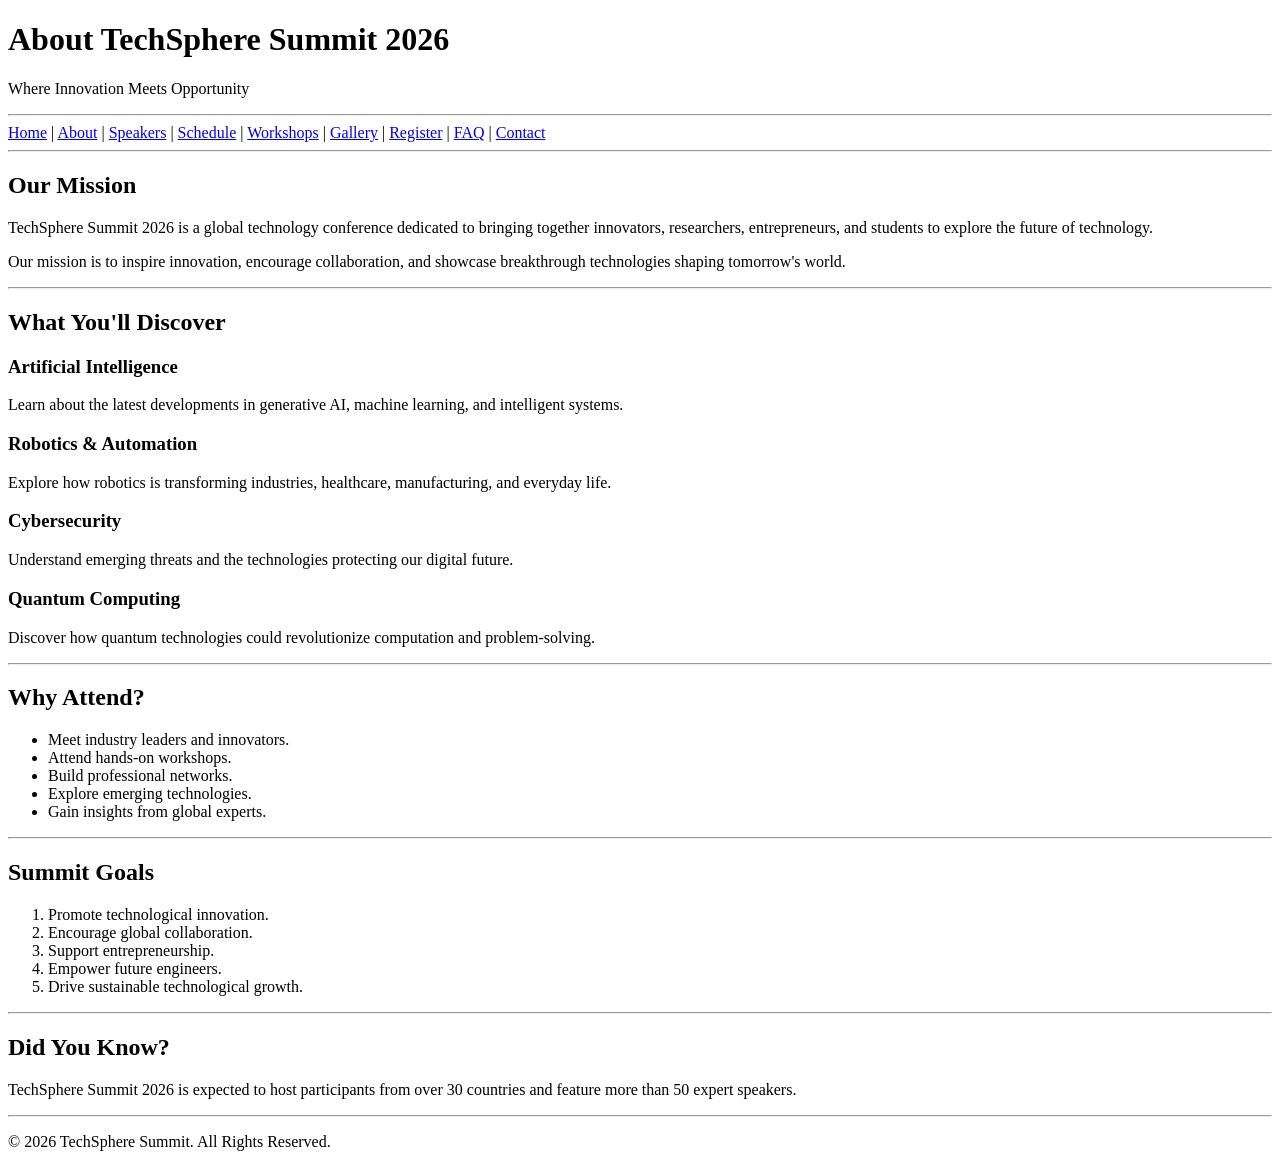
==== about.html @ e8fdb6d1 "Add files via upload" ====
<!DOCTYPE html>
<html lang="en">

<head>
    <meta charset="UTF-8">
    <meta name="viewport" content="width=device-width, initial-scale=1.0">
    <title>TechSphere Summit 2026 | About</title>
</head>

<body>

    <header>
        <h1>About TechSphere Summit 2026</h1>
        <p>Where Innovation Meets Opportunity</p>
    </header>

    <hr>

    <nav>
        <a href="index.html">Home</a> |
        <a href="about.html">About</a> |
        <a href="speakers.html">Speakers</a> |
        <a href="schedule.html">Schedule</a> |
        <a href="workshops.html">Workshops</a> |
        <a href="gallery.html">Gallery</a> |
        <a href="register.html">Register</a> |
        <a href="faq.html">FAQ</a> |
        <a href="contact.html">Contact</a>
    </nav>

    <hr>

    <main>

        <section>
            <h2>Our Mission</h2>

            <p>
                TechSphere Summit 2026 is a global technology conference
                dedicated to bringing together innovators, researchers,
                entrepreneurs, and students to explore the future of technology.
            </p>

            <p>
                Our mission is to inspire innovation, encourage collaboration,
                and showcase breakthrough technologies shaping tomorrow's world.
            </p>
        </section>

        <hr>

        <section>
            <h2>What You'll Discover</h2>

            <article>
                <h3>Artificial Intelligence</h3>
                <p>
                    Learn about the latest developments in generative AI,
                    machine learning, and intelligent systems.
                </p>
            </article>

            <article>
                <h3>Robotics & Automation</h3>
                <p>
                    Explore how robotics is transforming industries,
                    healthcare, manufacturing, and everyday life.
                </p>
            </article>

            <article>
                <h3>Cybersecurity</h3>
                <p>
                    Understand emerging threats and the technologies
                    protecting our digital future.
                </p>
            </article>

            <article>
                <h3>Quantum Computing</h3>
                <p>
                    Discover how quantum technologies could revolutionize
                    computation and problem-solving.
                </p>
            </article>
        </section>

        <hr>

        <section>
            <h2>Why Attend?</h2>

            <ul>
                <li>Meet industry leaders and innovators.</li>
                <li>Attend hands-on workshops.</li>
                <li>Build professional networks.</li>
                <li>Explore emerging technologies.</li>
                <li>Gain insights from global experts.</li>
            </ul>
        </section>

        <hr>

        <section>
            <h2>Summit Goals</h2>

            <ol>
                <li>Promote technological innovation.</li>
                <li>Encourage global collaboration.</li>
                <li>Support entrepreneurship.</li>
                <li>Empower future engineers.</li>
                <li>Drive sustainable technological growth.</li>
            </ol>
        </section>

        <hr>

        <aside>
            <h2>Did You Know?</h2>

            <p>
                TechSphere Summit 2026 is expected to host
                participants from over 30 countries and feature
                more than 50 expert speakers.
            </p>
        </aside>

    </main>

    <hr>

    <footer>
        <p>&copy; 2026 TechSphere Summit. All Rights Reserved.</p>
    </footer>

</body>



</html>
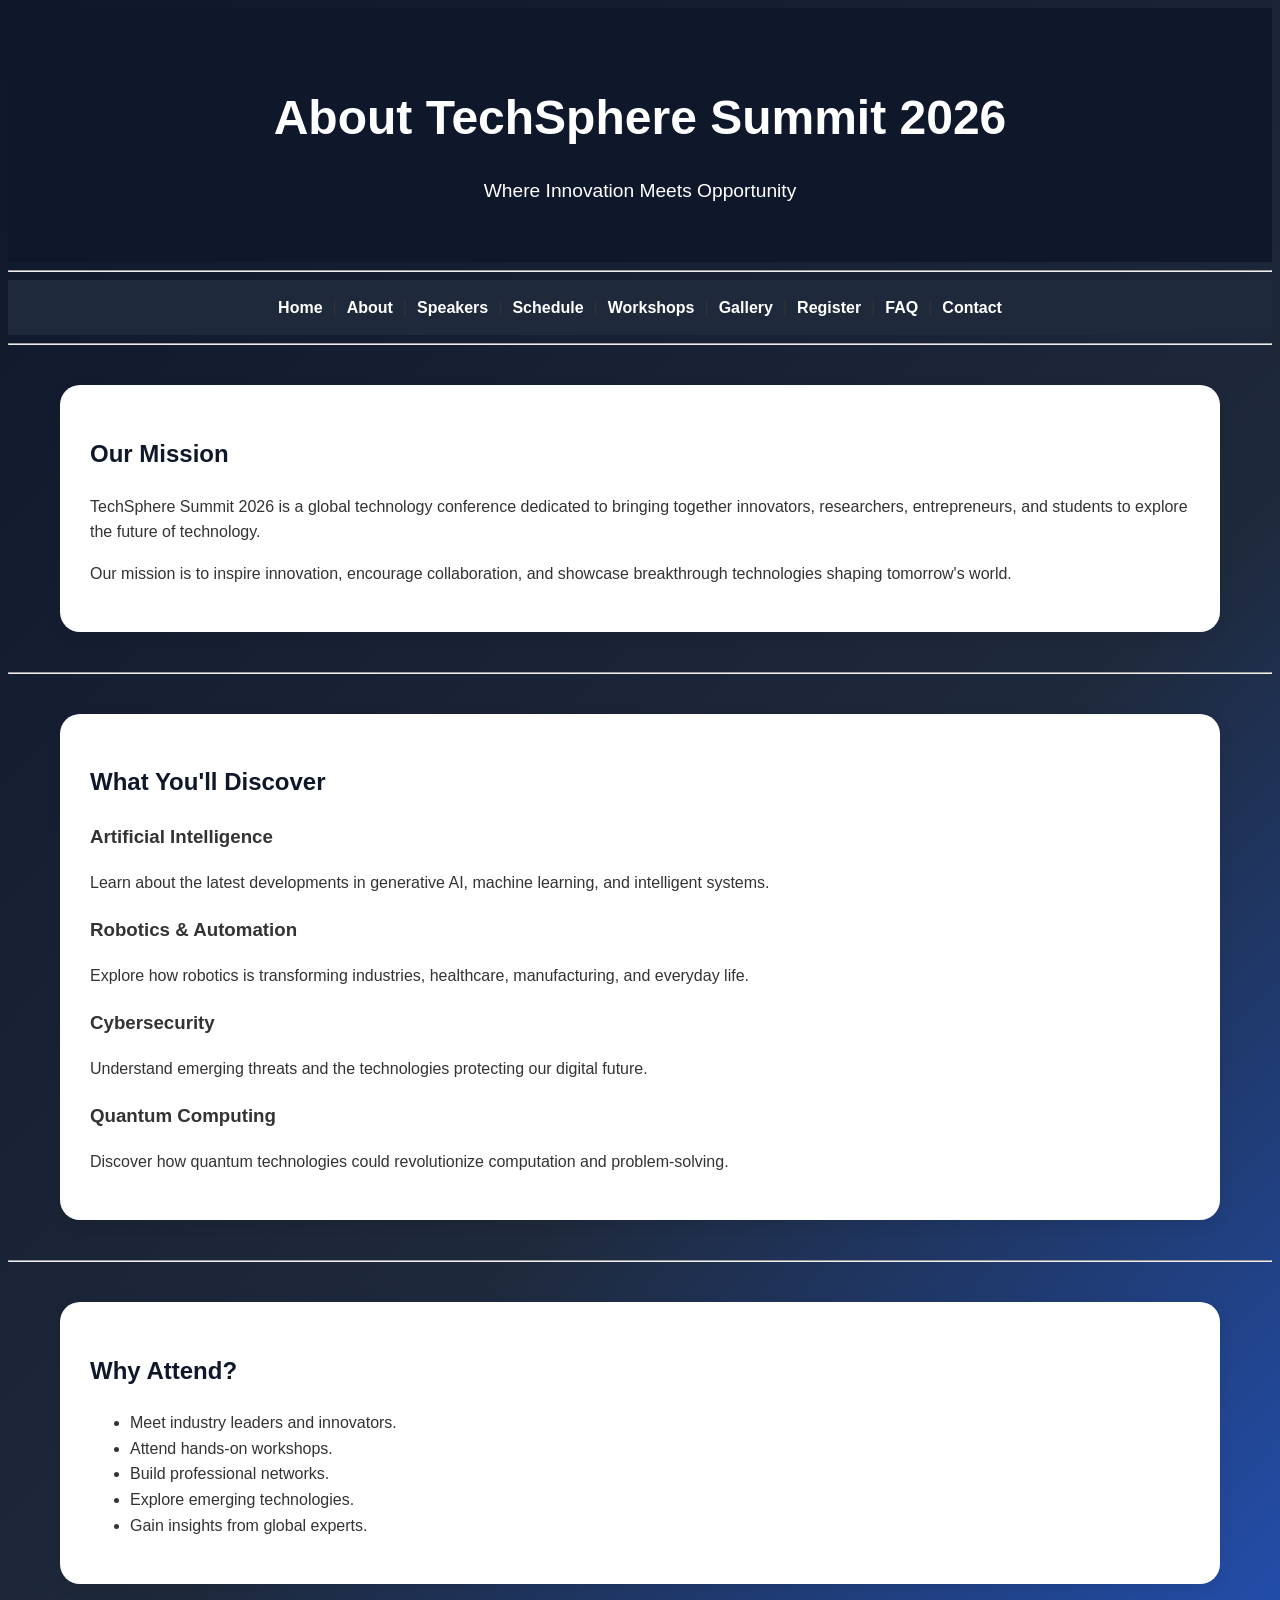
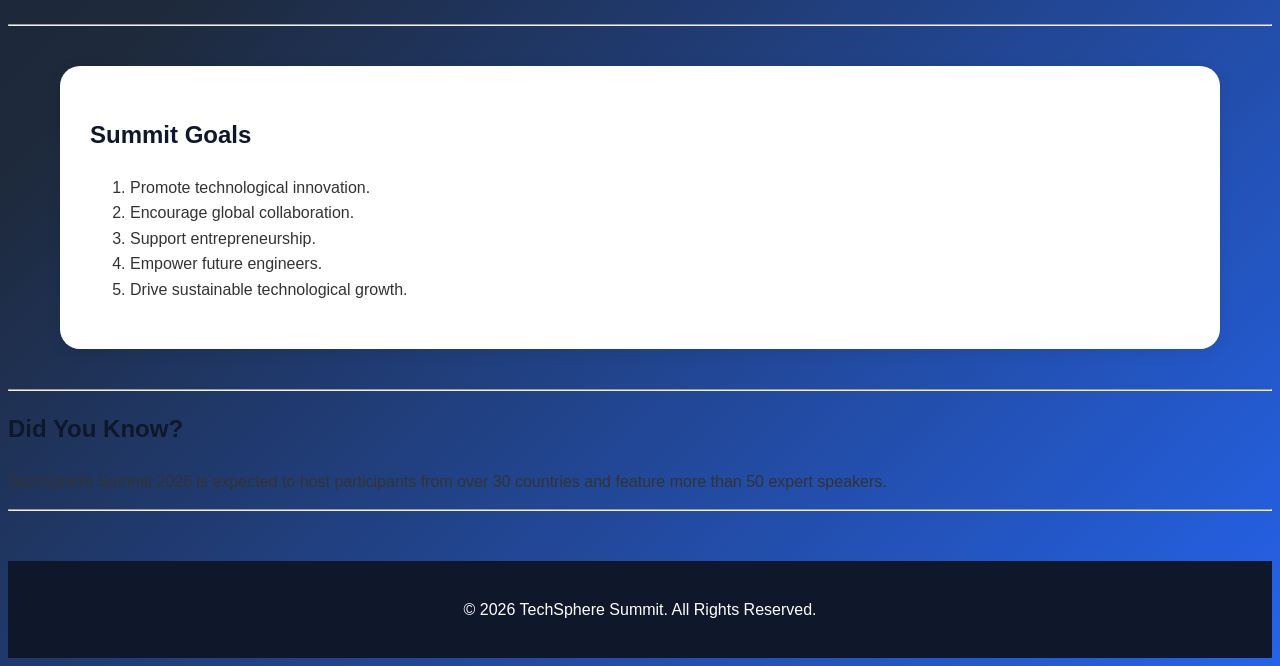
==== commit 5c75e95f: "Add stylesheet link to about.html" ====
--- a/about.html
+++ b/about.html
@@ -5,6 +5,7 @@
     <meta charset="UTF-8">
     <meta name="viewport" content="width=device-width, initial-scale=1.0">
     <title>TechSphere Summit 2026 | About</title>
+<link rel="stylesheet" href="style.css">
 </head>
 
 <body>
@@ -137,4 +138,4 @@
 
 
 
-</html>+</html>
--- a/style.css
+++ b/style.css
@@ -0,0 +1,354 @@
+{
+    margin: 0;
+    padding: 0;
+    box-sizing: border-box;
+}
+
+body{
+    font-family: Arial, sans-serif;
+
+    background: linear-gradient(
+        135deg,
+        #0f172a,
+        #1e293b,
+        #2563eb
+    );
+
+    color: #333;
+    line-height: 1.6;
+}
+
+header{
+    background: #0f172a;
+    color: white;
+    text-align: center;
+    padding: 40px 20px;
+}
+
+header h1{
+    font-size: 3rem;
+    margin-bottom: 10px;
+}
+
+header p{
+    font-size: 1.2rem;
+}
+
+nav{
+    background: #1e293b;
+
+    display: flex;
+    justify-content: center;
+    flex-wrap: wrap;
+    gap: 10px;
+
+    padding: 15px;
+    position: sticky;
+top: 0;
+z-index: 1000;
+}
+
+nav a{
+    color: white;
+    text-decoration: none;
+    font-weight: bold;
+}
+
+nav a:hover{
+    color: #38bdf8;
+}
+
+section{
+    width: 90%;
+    max-width: 1100px;
+
+    margin: 40px auto;
+    padding: 30px;
+
+    background: white;
+    border-radius: 20px;
+
+    box-shadow: 0 4px 15px rgba(0,0,0,0.08);
+}
+
+
+
+h2{
+    margin-bottom: 20px;
+    color: #0f172a;
+}
+
+p{
+    margin-bottom: 15px;
+}
+
+
+img{
+    max-width: 100%;
+    height: auto;
+    border-radius: 10px;
+}
+
+
+button,
+input[type="submit"]{
+    background: #2563eb;
+    color: white;
+    border: none;
+    padding: 12px 20px;
+    border-radius: 6px;
+    cursor: pointer;
+}
+
+button:hover,
+input[type="submit"]:hover{
+    background: #1d4ed8;
+}
+
+
+footer{
+    background: #0f172a;
+    color: white;
+    text-align: center;
+    padding: 20px;
+    margin-top: 50px;
+}
+
+
+.hero-image{
+    width: 100%;
+    border-radius: 15px;
+    margin: 20px 0;
+    box-shadow: 0 4px 15px rgba(0,0,0,0.2);
+}
+
+
+.highlights{
+    background: white;
+    padding: 25px;
+    border-radius: 15px;
+    margin-top: 30px;
+    box-shadow: 0 4px 15px rgba(0,0,0,0.1);
+}
+
+.highlights ul{
+    padding-left: 20px;
+}
+
+.highlights li{
+    margin-bottom: 10px;
+}
+.speaker-card{
+    background: rgba(255, 255, 255, 0.15);
+    backdrop-filter: blur(12px);
+
+    border: 1px solid rgba(255,255,255,0.3);
+
+    padding: 25px;
+    margin: 25px 0;
+
+    border-radius: 20px;
+
+    box-shadow: 0 8px 32px rgba(0,0,0,0.15);
+
+    text-align: center;
+
+    transition: all 0.3s ease;
+}
+
+.speaker-card:hover{
+    transform: translateY(-8px);
+    box-shadow: 0 15px 40px rgba(0,0,0,0.2);
+}
+
+.speaker-card img{
+    width: 220px;
+    height: 220px;
+    object-fit: cover;
+    border-radius: 15px;
+    margin-bottom: 15px;
+}
+
+.speaker-card h3{
+    color: #0f172a;
+    margin-bottom: 10px;
+}
+table{
+    width: 100%;
+    border-collapse: collapse;
+    background: white;
+    border-radius: 10px;
+    overflow: hidden;
+    box-shadow: 0 4px 15px rgba(0,0,0,0.1);
+}
+
+th{
+    background: #2563eb;
+    color: white;
+}
+
+th,
+td{
+    padding: 15px;
+    text-align: center;
+    border: 1px solid #ddd;
+}
+section:hover{
+    transform: translateY(-3px);
+    transition: 0.3s;
+}
+.speaker-container{
+    display: grid;
+    grid-template-columns: repeat(auto-fit, minmax(250px, 1fr));
+    gap: 25px;
+    margin-top: 25px;
+}
+
+
+input,
+select,
+textarea{
+    width: 100%;
+    padding: 12px;
+    margin-top: 8px;
+    margin-bottom: 15px;
+
+    border: 1px solid #ccc;
+    border-radius: 10px;
+}
+form{
+    background: white;
+    padding: 30px;
+    border-radius: 20px;
+
+    box-shadow: 0 4px 15px rgba(0,0,0,0.1);
+
+    max-width: 700px;
+    margin: auto;
+}
+input:not([type="radio"]):not([type="checkbox"]),
+select,
+textarea{
+    width: 100%;
+
+    padding: 12px;
+
+    margin-top: 8px;
+    margin-bottom: 15px;
+
+    border: 1px solid #ccc;
+    border-radius: 10px;
+
+    font-size: 1rem;
+}
+label{
+    font-weight: bold;
+    color: #0f172a;
+}
+input:focus,
+select:focus,
+textarea:focus{
+    outline: none;
+    border-color: #2563eb;
+
+    box-shadow:
+        0 0 5px rgba(37,99,235,0.4);
+}
+button,
+input[type="submit"]{
+    background: #2563eb;
+    color: white;
+
+    border: none;
+
+    padding: 14px 24px;
+
+    border-radius: 10px;
+
+    cursor: pointer;
+
+    font-size: 1rem;
+    font-weight: bold;
+}
+.gallery-grid{
+    display: grid;
+
+    grid-template-columns:
+        repeat(auto-fit, minmax(280px, 1fr));
+
+    gap: 25px;
+
+    margin-top: 30px;
+}
+.gallery-grid figure{
+    background: white;
+
+    padding: 15px;
+
+    border-radius: 15px;
+
+    box-shadow: 0 4px 15px rgba(0,0,0,0.1);
+
+    text-align: center;
+
+    transition: 0.3s ease;
+}
+.gallery-grid figure:hover{
+    transform: translateY(-8px);
+
+    box-shadow: 0 10px 25px rgba(0,0,0,0.15);
+}
+.gallery-grid img{
+    width: 100%;
+
+    height: 220px;
+
+    object-fit: cover;
+
+    border-radius: 10px;
+}
+.gallery-grid figcaption{
+    margin-top: 12px;
+
+    font-weight: bold;
+
+    color: #0f172a;
+}
+@media (max-width: 768px){
+
+    header h1{
+        font-size: 2rem;
+    }
+
+    nav{
+        padding: 10px;
+    }
+
+    nav a{
+        display: inline-block;
+        margin: 8px;
+    }
+
+    section{
+        width: 95%;
+    }
+
+    .speaker-card img{
+        width: 100%;
+        max-width: 220px;
+        height: auto;
+    }
+
+    .gallery-grid{
+        grid-template-columns: 1fr;
+    }
+
+    table{
+        font-size: 0.9rem;
+    }
+
+    th,
+    td{
+        padding: 10px;
+    }
+}
